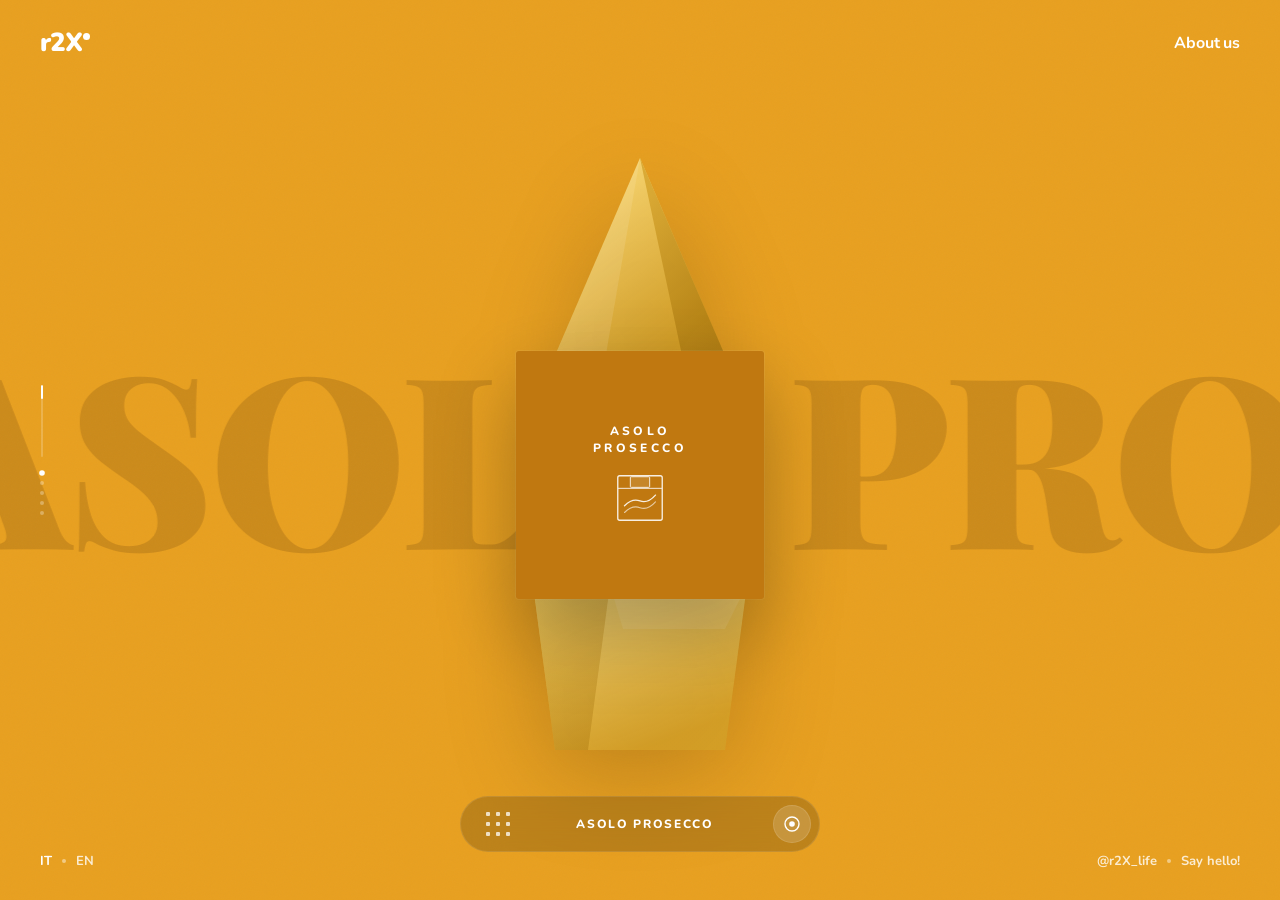
==== index.html @ 7b4cf348 "hosting to chech wether the build works fine or not" ====
<!DOCTYPE html>
<html lang="en">
<head>
  <meta charset="UTF-8"/>
  <meta name="viewport" content="width=device-width, initial-scale=1.0"/>
  <title>r2X — Communication Design</title>
  <link rel="stylesheet" href="css/globals.css"/>
  <link rel="stylesheet" href="css/index.css"/>
</head>
<body>
  <div id="cursor"></div>

  <div id="slider">
    <div id="bg-text"></div>

    <nav>
      <a class="nav-logo" href="index.html">r2X<span class="logo-dot"></span></a>
      <a class="nav-about" href="pages/about.html">About us</a>
    </nav>

    <div id="progress-bar">
      <div class="prog-track">
        <div class="prog-fill" id="prog-fill" style="height:20%"></div>
      </div>
      <div class="prog-dots">
        <div class="prog-dot active"></div>
        <div class="prog-dot"></div>
        <div class="prog-dot"></div>
        <div class="prog-dot"></div>
        <div class="prog-dot"></div>
      </div>
    </div>

    <div id="stage">
      <!-- Top paper -->
      <div class="paper-top">
        <svg id="svg-paper-top" viewBox="0 0 230 215" fill="none" xmlns="http://www.w3.org/2000/svg">
          <defs>
            <linearGradient id="gtop1" x1="0" y1="0" x2="0.6" y2="1">
              <stop offset="0%"   stop-color="rgba(255,230,140,0.92)"/>
              <stop offset="100%" stop-color="rgba(210,160,40,0.78)"/>
            </linearGradient>
            <linearGradient id="gtop2" x1="0.4" y1="0" x2="1" y2="1">
              <stop offset="0%"   stop-color="rgba(210,160,40,0.78)"/>
              <stop offset="100%" stop-color="rgba(160,110,10,0.70)"/>
            </linearGradient>
          </defs>
          <path d="M28 210 L115 8 L202 210 Z" fill="url(#gtop1)"/>
          <path d="M115 8 L202 210 L158 210 Z" fill="url(#gtop2)"/>
          <path d="M115 8 L80 210 L28 210 Z"  fill="rgba(255,255,255,0.10)"/>
        </svg>
      </div>

      <!-- Card -->
      <div class="proj-card" id="proj-card">
        <div class="proj-card-inner">
          <div>
            <span class="card-title-top" id="card-title-top">r2X</span>
            <span class="card-title-bot" id="card-title-bot">STUDIO</span>
          </div>
          <div class="card-icon" id="card-icon"></div>
        </div>
      </div>

      <!-- Bottom paper -->
      <div class="paper-bottom">
        <svg id="svg-paper-bot" viewBox="0 0 230 165" fill="none" xmlns="http://www.w3.org/2000/svg">
          <defs>
            <linearGradient id="gbot1" x1="0" y1="0" x2="0.5" y2="1">
              <stop offset="0%"   stop-color="rgba(255,230,140,0.92)"/>
              <stop offset="100%" stop-color="rgba(210,160,40,0.78)"/>
            </linearGradient>
            <linearGradient id="gbot2" x1="0.5" y1="0" x2="1" y2="1">
              <stop offset="0%"   stop-color="rgba(210,160,40,0.78)"/>
              <stop offset="100%" stop-color="rgba(160,110,10,0.70)"/>
            </linearGradient>
          </defs>
          <path d="M8 0 L222 0 L200 165 L30 165 Z"       fill="url(#gbot1)"/>
          <path d="M8 0 L85 0 L63 165 L30 165 Z"         fill="url(#gbot2)" opacity="0.55"/>
          <path d="M85 0 L222 0 L200 44 L98 44 Z"        fill="rgba(255,255,255,0.09)"/>
        </svg>
      </div>
    </div>

    <div id="bottom-bar">
      <div class="bar-grid-btn">
        <span></span><span></span><span></span>
        <span></span><span></span><span></span>
        <span></span><span></span><span></span>
      </div>
      <div class="bar-name" id="bar-name">r2X STUDIO</div>
      <div class="bar-arrow-btn">
        <svg viewBox="0 0 16 16" fill="none" xmlns="http://www.w3.org/2000/svg">
          <circle cx="8" cy="8" r="7" stroke="white" stroke-width="1.4"/>
          <circle cx="8" cy="8" r="2.8" fill="white"/>
        </svg>
      </div>
    </div>

    <div id="bottom-left">
      <a href="#" class="active">IT</a>
      <div class="sep-dot"></div>
      <a href="#">EN</a>
    </div>

    <div id="bottom-right">
      <a href="https://instagram.com" target="_blank">@r2X_life</a>
      <div class="sep-dot"></div>
      <a href="pages/about.html#contact">Say hello!</a>
    </div>
  </div>

  <script src="js/shared.js"></script>
  <script src="js/index.js"></script>
</body>
</html>
---- css/globals.css ----
/* ═══════════════════════════════════════════
   r2X — Global Styles
   ═══════════════════════════════════════════ */

@import url('https://fonts.googleapis.com/css2?family=Nunito:ital,wght@0,300;0,400;0,600;0,700;0,800;0,900;1,400;1,700&family=Playfair+Display:ital,wght@0,400;0,700;0,900;1,400;1,700;1,900&family=DM+Mono:ital,wght@0,300;0,400;0,500;1,300;1,400&display=swap');

*, *::before, *::after {
  box-sizing: border-box;
  margin: 0;
  padding: 0;
}

:root {
  /* Core palette */
  --amber:      #F0A830;
  --amber-deep: #C87818;
  --amber-pale: #FFD878;
  --rust:       #D05020;
  --gold:       #B87010;
  --cream:      #FDF6E4;
  --sand:       #F2D898;
  --dark:       #141008;
  --dark-mid:   #1C1508;
  --dark-card:  #201808;
  --white:      #FFFDF5;

  /* Semantic */
  --bg:         var(--dark);
  --fg:         var(--cream);
  --accent:     var(--amber);
  --border:     rgba(240,168,48,0.18);
  --muted:      rgba(253,246,228,0.42);
  --very-muted: rgba(253,246,228,0.22);

  /* Type */
  --font-display: 'Playfair Display', Georgia, serif;
  --font-body:    'Nunito', sans-serif;
  --font-mono:    'DM Mono', 'Courier New', monospace;

  /* Easing */
  --ease-out-expo: cubic-bezier(0.16, 1, 0.3, 1);
  --ease-in-out:   cubic-bezier(0.65, 0, 0.35, 1);
}

html {
  scroll-behavior: smooth;
  font-size: 16px;
}

body {
  background: var(--bg);
  color: var(--fg);
  font-family: var(--font-body);
  overflow-x: hidden;
  -webkit-font-smoothing: antialiased;
  -moz-osx-font-smoothing: grayscale;
  cursor: none;
}

/* ── CUSTOM CURSOR ── */
#cursor {
  position: fixed;
  width: 10px;
  height: 10px;
  background: var(--amber);
  border-radius: 50%;
  pointer-events: none;
  z-index: 99999;
  transform: translate(-50%, -50%);
  transition: width 0.3s var(--ease-out-expo),
              height 0.3s var(--ease-out-expo),
              background 0.3s ease,
              opacity 0.2s ease;
  mix-blend-mode: screen;
  will-change: transform;
}
#cursor.big {
  width: 52px;
  height: 52px;
  background: rgba(240,168,48,0.25);
}
#cursor.hidden { opacity: 0; }

/* ── SCROLLBAR ── */
::-webkit-scrollbar { width: 3px; }
::-webkit-scrollbar-track { background: var(--dark); }
::-webkit-scrollbar-thumb { background: var(--amber-deep); border-radius: 2px; }

/* ── SELECTION ── */
::selection {
  background: var(--amber);
  color: var(--dark);
}

/* ── UTILITY ── */
.visually-hidden {
  position: absolute;
  width: 1px; height: 1px;
  overflow: hidden;
  clip: rect(0,0,0,0);
}
---- css/index.css ----
/* ═══════════════════════════════════════════
   r2X — index.css  (Homepage)
   ═══════════════════════════════════════════ */

html, body {
  width: 100%;
  height: 100%;
  overflow: hidden;
}

/* ── SLIDER WRAPPER ── */
#slider {
  position: fixed;
  inset: 0;
  transition: background-color 0.8s var(--ease-in-out);
  overflow: hidden;
}

/* ── GRAIN OVERLAY ── */
#slider::after {
  content: '';
  position: absolute;
  inset: 0;
  background-image: url("data:image/svg+xml,%3Csvg viewBox='0 0 256 256' xmlns='http://www.w3.org/2000/svg'%3E%3Cfilter id='noise'%3E%3CfeTurbulence type='fractalNoise' baseFrequency='0.9' numOctaves='4' stitchTiles='stitch'/%3E%3C/filter%3E%3Crect width='100%25' height='100%25' filter='url(%23noise)' opacity='0.04'/%3E%3C/svg%3E");
  background-size: 200px 200px;
  pointer-events: none;
  z-index: 3;
  opacity: 0.6;
}

/* ── GIANT BG TEXT ── */
#bg-text {
  position: absolute;
  top: 50%;
  left: 0;
  transform: translateY(-50%);
  font-family: var(--font-display);
  font-size: clamp(130px, 19vw, 240px);
  font-weight: 900;
  line-height: 0.9;
  letter-spacing: -0.02em;
  white-space: nowrap;
  pointer-events: none;
  user-select: none;
  will-change: transform;
  transition: color 0.8s var(--ease-in-out);
  z-index: 1;
}

/* ── NAV ── */
nav {
  position: absolute;
  top: 0; left: 0; right: 0;
  z-index: 20;
  display: flex;
  align-items: center;
  justify-content: space-between;
  padding: 30px 40px;
}

.nav-logo {
  font-family: var(--font-body);
  font-size: 26px;
  font-weight: 900;
  color: #fff;
  letter-spacing: -0.04em;
  text-decoration: none;
  cursor: none;
  display: flex;
  align-items: flex-start;
  line-height: 1;
  gap: 0;
  position: relative;
}
.nav-logo .logo-dot {
  display: block;
  width: 7px;
  height: 7px;
  background: #fff;
  border-radius: 50%;
  margin-top: 3px;
  margin-left: 1px;
}

.nav-about {
  font-family: var(--font-body);
  font-size: 16px;
  font-weight: 700;
  color: #fff;
  text-decoration: none;
  cursor: none;
  letter-spacing: -0.01em;
  transition: opacity 0.2s;
}
.nav-about:hover { opacity: 0.7; }

/* ── PROGRESS BAR (left side) ── */
#progress-bar {
  position: absolute;
  left: 40px;
  top: 50%;
  transform: translateY(-50%);
  z-index: 20;
  display: flex;
  flex-direction: column;
  align-items: center;
  gap: 8px;
}
.prog-track {
  width: 2px;
  height: 72px;
  background: rgba(255,255,255,0.2);
  border-radius: 2px;
  overflow: hidden;
}
.prog-fill {
  width: 100%;
  background: #fff;
  border-radius: 2px;
  transition: height 0.6s var(--ease-out-expo);
  transform-origin: top;
}
.prog-dots {
  display: flex;
  flex-direction: column;
  gap: 6px;
  margin-top: 6px;
}
.prog-dot {
  width: 4px;
  height: 4px;
  border-radius: 50%;
  background: rgba(255,255,255,0.3);
  transition: background 0.4s, transform 0.4s;
  cursor: none;
}
.prog-dot.active {
  background: #fff;
  transform: scale(1.4);
}

/* ── CENTRE STAGE ── */
#stage {
  position: absolute;
  top: 50%;
  left: 50%;
  transform: translate(-50%, -50%);
  display: flex;
  flex-direction: column;
  align-items: center;
  z-index: 10;
  pointer-events: none;
  will-change: transform;
}

/* ── PAPER SHAPES ── */
.paper-top,
.paper-bottom {
  display: flex;
  align-items: center;
  justify-content: center;
  pointer-events: none;
}
.paper-top {
  width: 230px;
  height: 215px;
  margin-bottom: -14px;
  animation: floatUp 5s ease-in-out infinite;
}
.paper-bottom {
  width: 230px;
  height: 165px;
  margin-top: -14px;
  animation: floatDown 5s ease-in-out infinite;
}
.paper-top svg,
.paper-bottom svg {
  width: 100%;
  height: 100%;
  filter: drop-shadow(0 24px 48px rgba(0,0,0,0.22));
}

@keyframes floatUp {
  0%, 100% { transform: translateY(0px) rotate(0deg); }
  33%       { transform: translateY(-10px) rotate(0.8deg); }
  66%       { transform: translateY(-5px) rotate(-0.5deg); }
}
@keyframes floatDown {
  0%, 100% { transform: translateY(0px) rotate(0deg); }
  33%       { transform: translateY(8px) rotate(-0.6deg); }
  66%       { transform: translateY(4px) rotate(0.4deg); }
}

/* ── PROJECT CARD ── */
.proj-card {
  width: 248px;
  height: 248px;
  border-radius: 3px;
  overflow: hidden;
  box-shadow: 0 32px 80px rgba(0,0,0,0.3), 0 0 0 1px rgba(255,255,255,0.06);
  flex-shrink: 0;
  display: flex;
  align-items: center;
  justify-content: center;
  position: relative;
  z-index: 11;
  transition: background-color 0.7s var(--ease-in-out);
}
.proj-card-inner {
  display: flex;
  flex-direction: column;
  align-items: center;
  justify-content: center;
  gap: 12px;
  width: 100%;
  height: 100%;
  padding: 28px;
}
.card-title-top,
.card-title-bot {
  display: block;
  font-family: var(--font-body);
  font-size: 12px;
  font-weight: 800;
  letter-spacing: 0.28em;
  text-transform: uppercase;
  color: #fff;
  text-align: center;
  line-height: 1.4;
}
.card-icon {
  display: flex;
  align-items: center;
  justify-content: center;
}
.card-icon svg {
  width: 58px;
  height: 58px;
  opacity: 0.88;
}

/* ── BOTTOM BAR ── */
#bottom-bar {
  position: absolute;
  bottom: 48px;
  left: 50%;
  transform: translateX(-50%);
  z-index: 20;
  display: flex;
  align-items: center;
  gap: 0;
  background: rgba(0, 0, 0, 0.18);
  backdrop-filter: blur(20px);
  -webkit-backdrop-filter: blur(20px);
  border: 1px solid rgba(255,255,255,0.1);
  border-radius: 50px;
  padding: 8px 8px 8px 18px;
  min-width: 360px;
  justify-content: space-between;
}

.bar-grid-btn {
  width: 38px;
  height: 38px;
  display: grid;
  grid-template-columns: repeat(3, 1fr);
  grid-template-rows: repeat(3, 1fr);
  gap: 3px;
  align-items: center;
  justify-items: center;
  cursor: none;
  padding: 6px;
}
.bar-grid-btn span {
  display: block;
  width: 4px;
  height: 4px;
  background: rgba(255,255,255,0.75);
  border-radius: 1px;
  transition: background 0.2s;
}
.bar-grid-btn:hover span { background: #fff; }

.bar-name {
  font-family: var(--font-body);
  font-size: 12px;
  font-weight: 800;
  letter-spacing: 0.14em;
  text-transform: uppercase;
  color: #fff;
  flex: 1;
  text-align: center;
  transition: opacity 0.3s ease;
  white-space: nowrap;
  overflow: hidden;
  text-overflow: ellipsis;
  padding: 0 12px;
}
.bar-name.fade { opacity: 0; }

.bar-arrow-btn {
  width: 38px;
  height: 38px;
  border-radius: 50%;
  background: rgba(255,255,255,0.15);
  display: flex;
  align-items: center;
  justify-content: center;
  cursor: none;
  transition: background 0.2s;
  flex-shrink: 0;
  border: 1px solid rgba(255,255,255,0.12);
}
.bar-arrow-btn:hover { background: rgba(255,255,255,0.3); }
.bar-arrow-btn svg { width: 16px; height: 16px; }

/* ── CORNER LABELS ── */
#bottom-left {
  position: absolute;
  bottom: 30px;
  left: 40px;
  z-index: 20;
  display: flex;
  align-items: center;
  gap: 10px;
  font-family: var(--font-body);
  font-size: 13px;
  font-weight: 700;
  color: rgba(255,255,255,0.8);
}
#bottom-left .sep-dot {
  width: 4px;
  height: 4px;
  background: rgba(255,255,255,0.45);
  border-radius: 50%;
}
#bottom-left a {
  color: rgba(255,255,255,0.8);
  text-decoration: none;
  cursor: none;
  transition: color 0.2s;
}
#bottom-left a:hover { color: #fff; }
#bottom-left a.active { color: #fff; }

#bottom-right {
  position: absolute;
  bottom: 30px;
  right: 40px;
  z-index: 20;
  display: flex;
  align-items: center;
  gap: 10px;
  font-family: var(--font-body);
  font-size: 13px;
  font-weight: 700;
  color: rgba(255,255,255,0.8);
}
#bottom-right .sep-dot {
  width: 4px;
  height: 4px;
  background: rgba(255,255,255,0.45);
  border-radius: 50%;
}
#bottom-right a {
  color: rgba(255,255,255,0.8);
  text-decoration: none;
  cursor: none;
  transition: color 0.2s;
}
#bottom-right a:hover { color: #fff; }

/* ── SLIDE TRANSITIONS ── */
#stage.exit-up   { animation: stageExitUp   0.65s var(--ease-in-out) forwards; }
#stage.exit-down { animation: stageExitDown 0.65s var(--ease-in-out) forwards; }
#stage.enter-up  { animation: stageEnterUp  0.65s var(--ease-out-expo) forwards; }
#stage.enter-down{ animation: stageEnterDown 0.65s var(--ease-out-expo) forwards; }

@keyframes stageExitUp {
  from { transform: translate(-50%, -50%); opacity: 1; }
  to   { transform: translate(-50%, calc(-50% - 90vh)); opacity: 0; }
}
@keyframes stageExitDown {
  from { transform: translate(-50%, -50%); opacity: 1; }
  to   { transform: translate(-50%, calc(-50% + 90vh)); opacity: 0; }
}
@keyframes stageEnterUp {
  from { transform: translate(-50%, calc(-50% + 90vh)); opacity: 0; }
  to   { transform: translate(-50%, -50%); opacity: 1; }
}
@keyframes stageEnterDown {
  from { transform: translate(-50%, calc(-50% - 90vh)); opacity: 0; }
  to   { transform: translate(-50%, -50%); opacity: 1; }
}
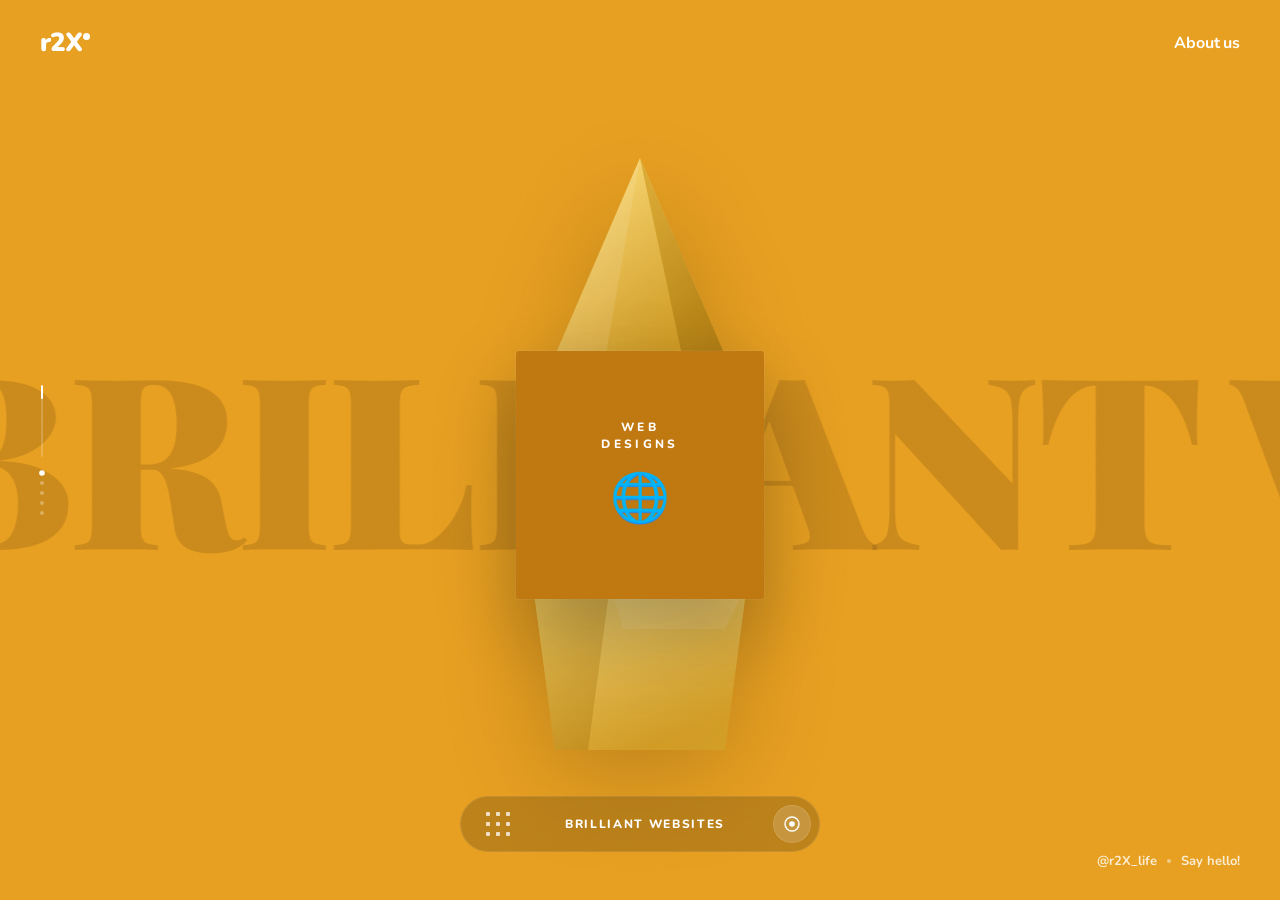
==== commit ce45bae3: "fixed the index page content woth proper namings and design fixing" ====
--- a/index.html
+++ b/index.html
@@ -97,11 +97,11 @@
       </div>
     </div>
 
-    <div id="bottom-left">
+    <!-- <div id="bottom-left">
       <a href="#" class="active">IT</a>
       <div class="sep-dot"></div>
       <a href="#">EN</a>
-    </div>
+    </div> -->
 
     <div id="bottom-right">
       <a href="https://instagram.com" target="_blank">@r2X_life</a>
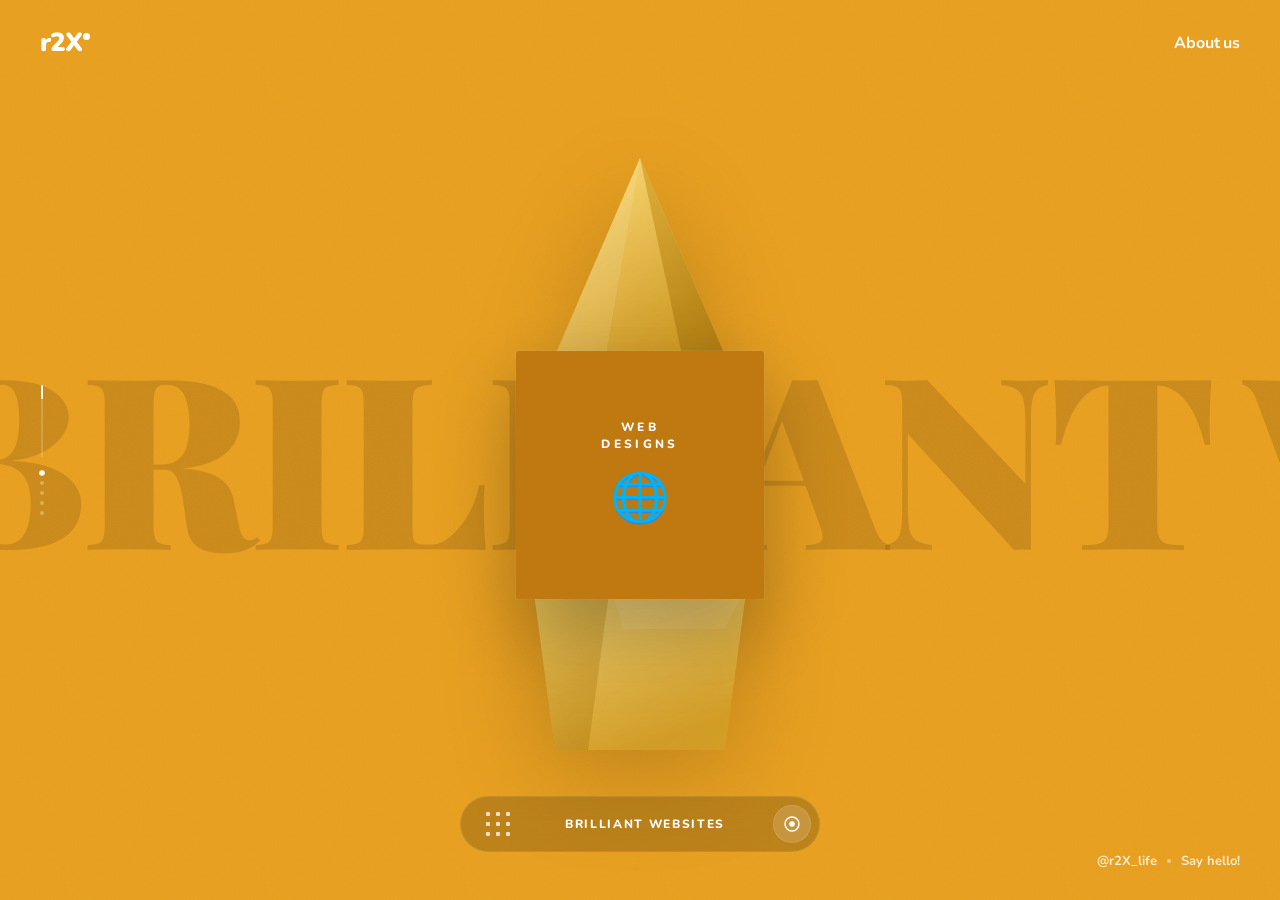
==== commit a86260c6: "made seo changes to tittles and everyhting" ====
--- a/index.html
+++ b/index.html
@@ -3,11 +3,42 @@
 <head>
   <meta charset="UTF-8"/>
   <meta name="viewport" content="width=device-width, initial-scale=1.0"/>
-  <title>r2X — Communication Design</title>
+
+  <!-- SEO: Page Title -->
+  <title>r2X Studio — Web Design, Branding & UI/UX Freelance Services in India</title>
+
+  <!-- SEO: Meta Description -->
+  <meta name="description" content="r2X Studio offers professional freelance services including website design, e-commerce stores, portfolio design, branding, and UI/UX design in India. Fast delivery, affordable pricing."/>
+
+  <!-- SEO: Keywords -->
+  <meta name="keywords" content="web design india, freelance web designer, e-commerce website, branding design, UI UX design, portfolio website, whalevoice, r2x studio"/>
+
+  <!-- SEO: Robots -->
+  <meta name="robots" content="index, follow"/>
+
+  <!-- SEO: Author -->
+  <meta name="author" content="r2X Studio"/>
+
+  <!-- Open Graph Tags (for WhatsApp & Instagram link previews) -->
+  <meta property="og:title" content="r2X Studio — Web Design & Branding Services"/>
+  <meta property="og:description" content="Professional freelance web design, branding, and UI/UX services in India."/>
+  <meta property="og:url" content="https://whalevoice.in"/>
+  <meta property="og:type" content="website"/>
+  <meta property="og:site_name" content="r2X Studio"/>
+
+  <!-- Canonical URL -->
+  <link rel="canonical" href="https://whalevoice.in/"/>
+
   <link rel="stylesheet" href="css/globals.css"/>
   <link rel="stylesheet" href="css/index.css"/>
 </head>
 <body>
+
+  <!-- SEO: Hidden H1 for search engines -->
+  <h1 style="position:absolute;width:1px;height:1px;overflow:hidden;clip:rect(0,0,0,0);opacity:0;">
+    r2X Studio — Freelance Web Design, Branding & UI/UX Services in India
+  </h1>
+
   <div id="cursor"></div>
 
   <div id="slider">
@@ -104,7 +135,7 @@
     </div> -->
 
     <div id="bottom-right">
-      <a href="https://instagram.com" target="_blank">@r2X_life</a>
+      <a href="https://instagram.com/r2X_life" target="_blank">@r2X_life</a>
       <div class="sep-dot"></div>
       <a href="pages/about.html#contact">Say hello!</a>
     </div>
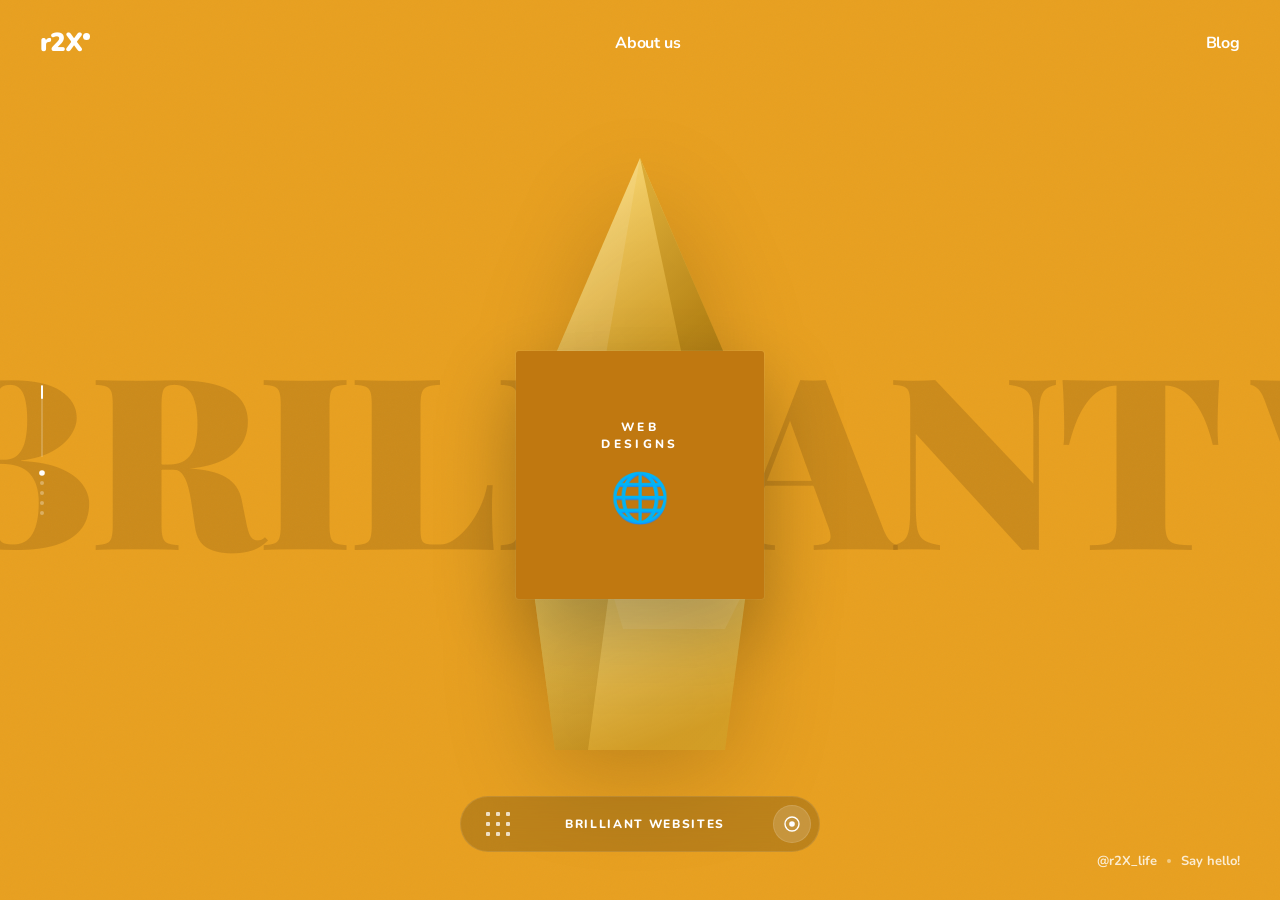
==== commit e8321211: "made blog pages cganges seo" ====
--- a/index.html
+++ b/index.html
@@ -1,33 +1,72 @@
 <!DOCTYPE html>
 <html lang="en">
 <head>
-  <meta charset="UTF-8"/>
-  <meta name="viewport" content="width=device-width, initial-scale=1.0"/>
+  <!-- Primary Meta Tags -->
+  <meta charset="UTF-8" />
+  <meta name="viewport" content="width=device-width, initial-scale=1.0" />
+  <title>r2X Studio — Freelance Web Design, Branding &amp; UI/UX Services in India</title>
+  <meta name="description" content="r2X Studio is a freelance web design and branding studio based in Mumbai, India. We craft stunning websites, brand identities, portfolios, and e-commerce stores for businesses worldwide." />
+  <meta name="keywords" content="freelance web designer India, web design Mumbai, branding agency India, UI UX designer freelance, portfolio website design India, e-commerce website development Mumbai" />
+  <meta name="author" content="r2X Studio" />
+  <meta name="robots" content="index, follow" />
+  <link rel="canonical" href="https://whalevoice.in/" />
 
-  <!-- SEO: Page Title -->
-  <title>r2X Studio — Web Design, Branding & UI/UX Freelance Services in India</title>
+  <!-- Open Graph / Facebook -->
+  <meta property="og:type" content="website" />
+  <meta property="og:url" content="https://whalevoice.in/" />
+  <meta property="og:title" content="r2X Studio — Freelance Web Design &amp; Branding in India" />
+  <meta property="og:description" content="We design with passion and purpose. r2X Studio crafts websites, brand identities, and digital experiences for clients in India and worldwide." />
+  <meta property="og:image" content="https://whalevoice.in/og-image.jpg" />
+  <meta property="og:locale" content="en_IN" />
+  <meta property="og:site_name" content="r2X Studio" />
 
-  <!-- SEO: Meta Description -->
-  <meta name="description" content="r2X Studio offers professional freelance services including website design, e-commerce stores, portfolio design, branding, and UI/UX design in India. Fast delivery, affordable pricing."/>
+  <!-- Twitter Card -->
+  <meta name="twitter:card" content="summary_large_image" />
+  <meta name="twitter:title" content="r2X Studio — Freelance Web Design &amp; Branding in India" />
+  <meta name="twitter:description" content="We design with passion and purpose. r2X Studio crafts websites, brand identities, and digital experiences for clients worldwide." />
+  <meta name="twitter:image" content="https://whalevoice.in/og-image.jpg" />
 
-  <!-- SEO: Keywords -->
-  <meta name="keywords" content="web design india, freelance web designer, e-commerce website, branding design, UI UX design, portfolio website, whalevoice, r2x studio"/>
+  <!-- Preconnect to external resources -->
+  <link rel="preconnect" href="https://fonts.googleapis.com" />
+  <link rel="preconnect" href="https://fonts.gstatic.com" crossorigin />
 
-  <!-- SEO: Robots -->
-  <meta name="robots" content="index, follow"/>
+  <!-- Favicon -->
+  <link rel="icon" type="image/png" href="/adf.png" />
+  <link rel="apple-touch-icon" href="/adf.png" />
 
-  <!-- SEO: Author -->
-  <meta name="author" content="r2X Studio"/>
-
-  <!-- Open Graph Tags (for WhatsApp & Instagram link previews) -->
-  <meta property="og:title" content="r2X Studio — Web Design & Branding Services"/>
-  <meta property="og:description" content="Professional freelance web design, branding, and UI/UX services in India."/>
-  <meta property="og:url" content="https://whalevoice.in"/>
-  <meta property="og:type" content="website"/>
-  <meta property="og:site_name" content="r2X Studio"/>
-
-  <!-- Canonical URL -->
-  <link rel="canonical" href="https://whalevoice.in/"/>
+  <!-- Structured Data: Organization -->
+  <script type="application/ld+json">
+  {
+    "@context": "https://schema.org",
+    "@type": "ProfessionalService",
+    "name": "r2X Studio",
+    "url": "https://whalevoice.in",
+    "logo": "https://whalevoice.in/adf.png",
+    "description": "Freelance web design, branding, and UI/UX studio based in Mumbai, India.",
+    "telephone": "+918446638364",
+    "email": "rising2X.life@gmail.com",
+    "address": {
+      "@type": "PostalAddress",
+      "addressLocality": "Mumbai",
+      "addressRegion": "Maharashtra",
+      "addressCountry": "IN"
+    },
+    "areaServed": ["India", "Worldwide"],
+    "serviceType": ["Web Design", "Brand Identity", "UI/UX Design", "E-Commerce Development", "Portfolio Website"],
+    "sameAs": [
+      "https://instagram.com/r2X_life"
+    ],
+    "founder": [
+      { "@type": "Person", "name": "Divyanshu Singh" },
+      { "@type": "Person", "name": "Shivanshu Tripathi" }
+    ],
+    "subjectOf": {
+      "@type": "Blog",
+      "name": "r2X Studio Blog",
+      "url": "https://whalevoice.in/blog/"
+    }
+  }
+  </script>
 
   <link rel="stylesheet" href="css/globals.css"/>
   <link rel="stylesheet" href="css/index.css"/>
@@ -36,7 +75,7 @@
 
   <!-- SEO: Hidden H1 for search engines -->
   <h1 style="position:absolute;width:1px;height:1px;overflow:hidden;clip:rect(0,0,0,0);opacity:0;">
-    r2X Studio — Freelance Web Design, Branding & UI/UX Services in India
+    r2X Studio — Freelance Web Design, Branding &amp; UI/UX Services in India
   </h1>
 
   <div id="cursor"></div>
@@ -47,6 +86,7 @@
     <nav>
       <a class="nav-logo" href="index.html">r2X<span class="logo-dot"></span></a>
       <a class="nav-about" href="pages/about.html">About us</a>
+      <a class="nav-about" href="/blog/">Blog</a>
     </nav>
 
     <div id="progress-bar">
@@ -143,5 +183,6 @@
 
   <script src="js/shared.js"></script>
   <script src="js/index.js"></script>
+
 </body>
 </html>
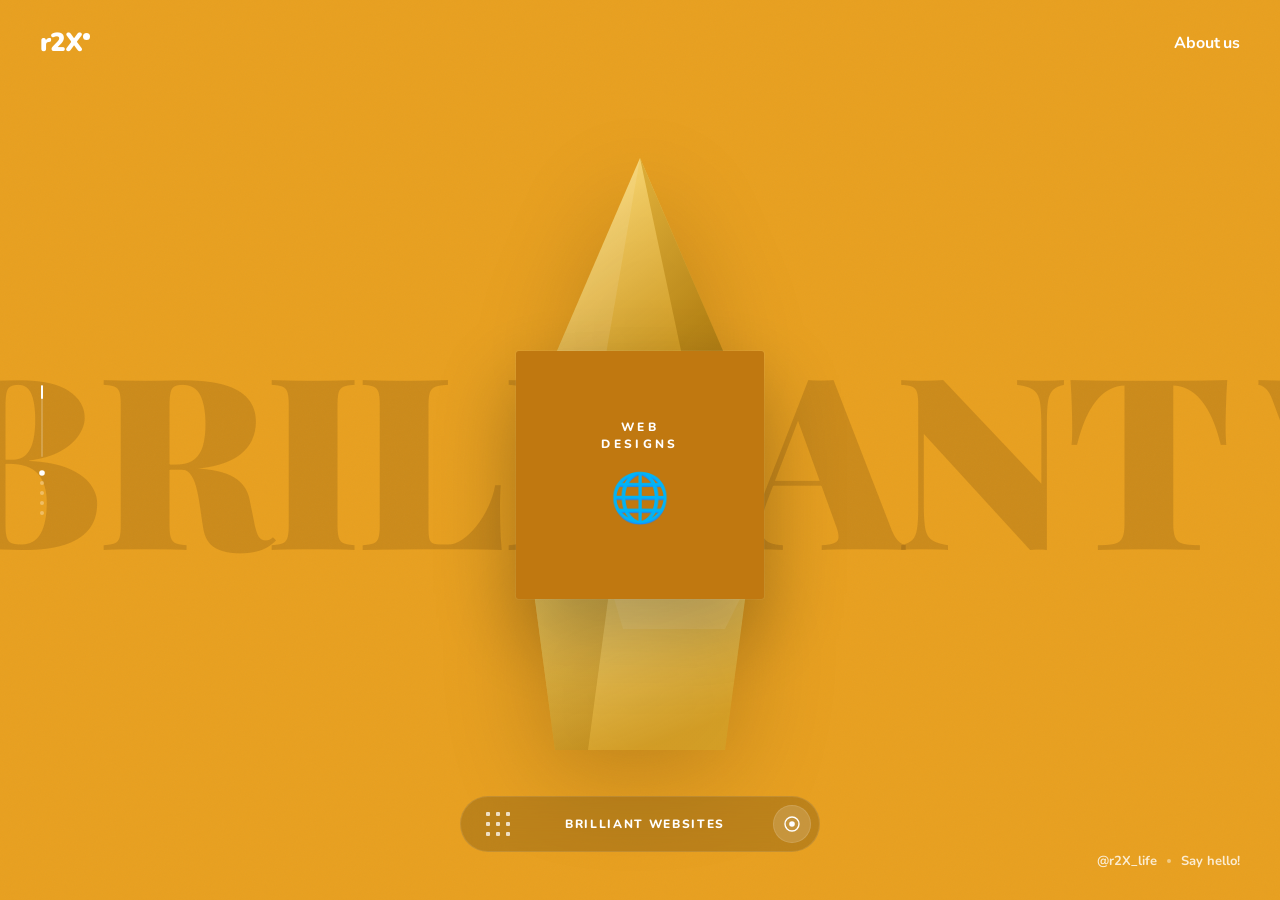
==== commit 6282c85c: "changes the index page navbar" ====
--- a/index.html
+++ b/index.html
@@ -86,7 +86,7 @@
     <nav>
       <a class="nav-logo" href="index.html">r2X<span class="logo-dot"></span></a>
       <a class="nav-about" href="pages/about.html">About us</a>
-      <a class="nav-about" href="/blog/">Blog</a>
+      <!-- <a class="nav-about" href="/blog/">Blog</a> -->
     </nav>
 
     <div id="progress-bar">
